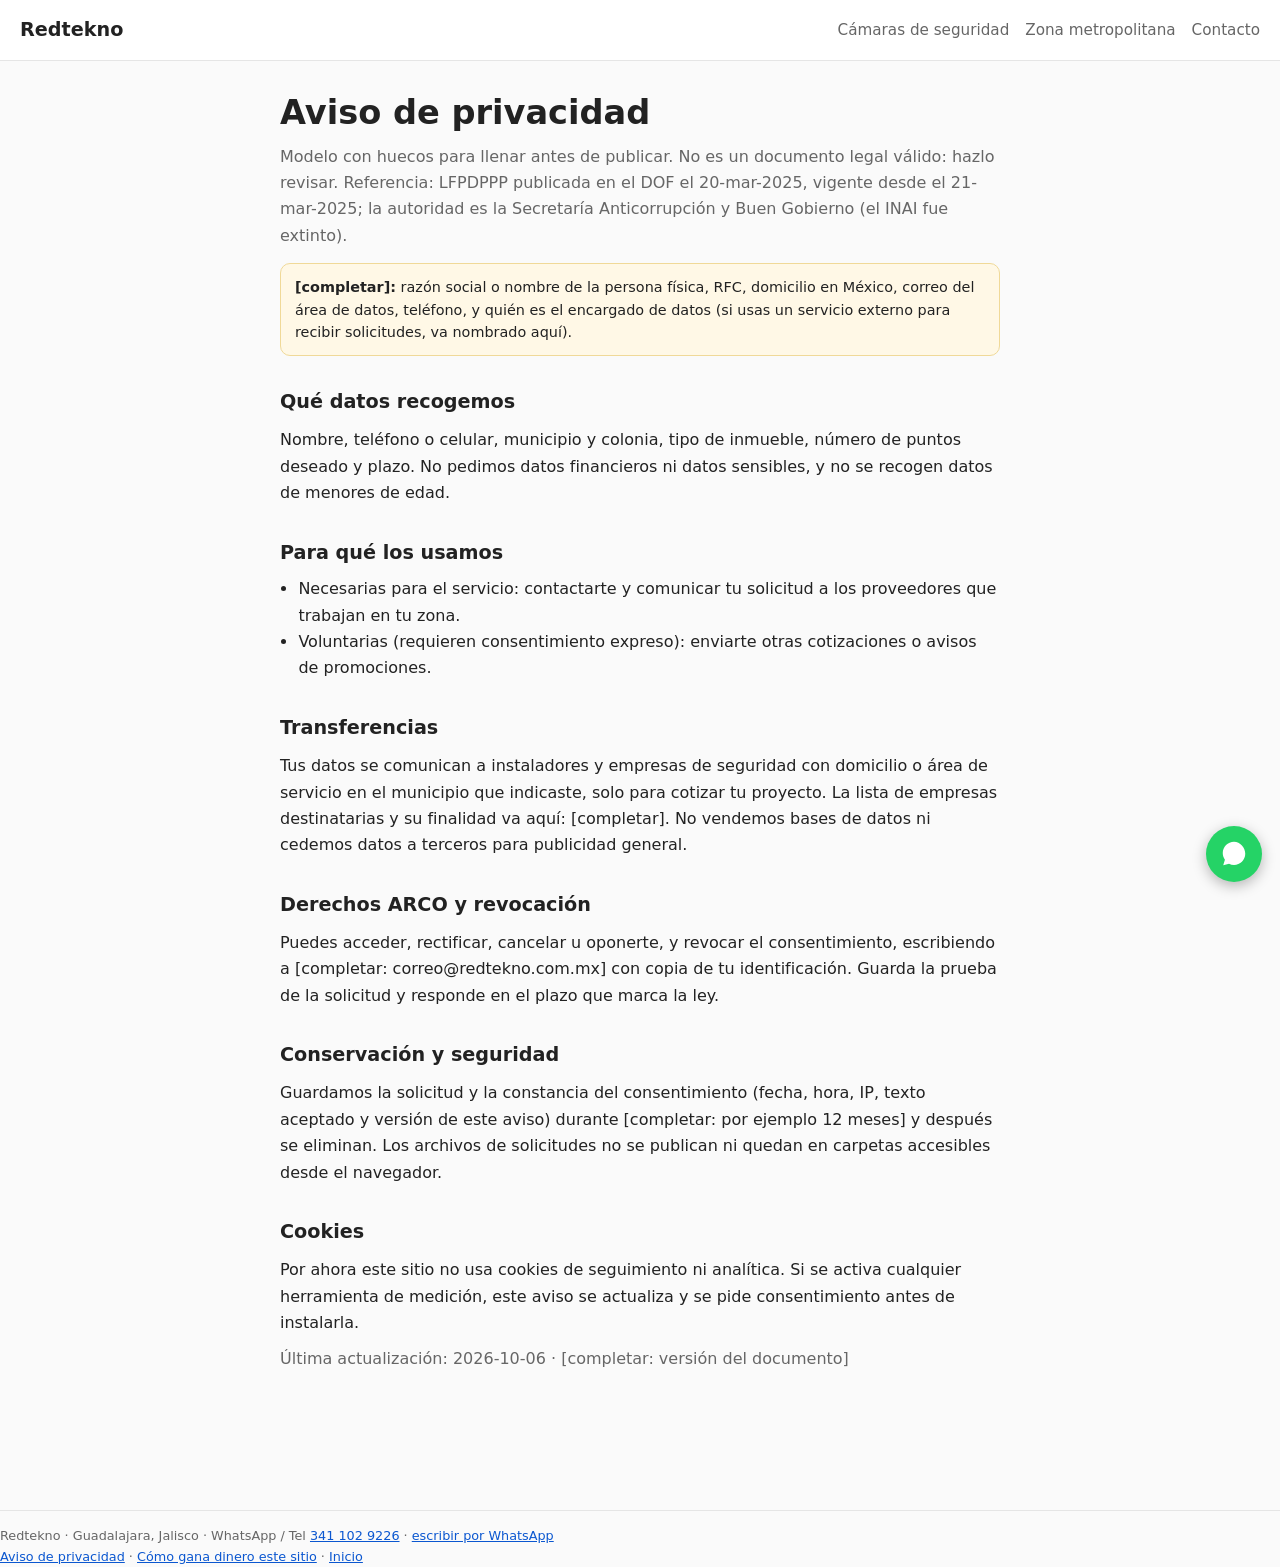
==== aviso-de-privacidad/index.html @ 5ef3fb85 "Subida de paginas v0.0.1" ====
<!doctype html>
<html lang="es-MX">
<head>
<meta charset="utf-8">
<meta name="viewport" content="width=device-width,initial-scale=1">
<title>Aviso de privacidad · Redtekno</title>
<meta name="description" content="Qué datos recogemos, para qué los usamos, a quién se los comunicamos y cómo ejerces tus derechos ARCO. Modelo pendiente de completar.">
<link rel="canonical" href="https://redtekno.com.mx/aviso-de-privacidad/">
<meta name="robots" content="noindex,follow">
<meta property="og:type" content="website"><meta property="og:locale" content="es_MX">
<meta property="og:site_name" content="Redtekno">
<meta property="og:title" content="Aviso de privacidad · Redtekno"><meta property="og:description" content="Qué datos recogemos, para qué los usamos, a quién se los comunicamos y cómo ejerces tus derechos ARCO. Modelo pendiente de completar.">
<meta property="og:url" content="https://redtekno.com.mx/aviso-de-privacidad/">

<style>*{box-sizing:border-box}body{margin:0;font:16px/1.65 system-ui,-apple-system,"Segoe UI",Roboto,sans-serif;color:#222;background:#fafafa}
a{color:#0b57d0}header{background:#fff;border-bottom:1px solid #e5e5e5;padding:14px 20px;display:flex;justify-content:space-between;align-items:center;flex-wrap:wrap;gap:10px}
.logo{font-weight:700;font-size:1.2rem;text-decoration:none;color:#222}nav a{margin-left:16px;text-decoration:none;color:#666;font-size:.95rem}nav a:hover{color:#222}
main{max-width:760px;margin:0 auto;padding:26px 20px 96px}h1{font-size:clamp(1.5rem,4vw,2.1rem);line-height:1.22;margin:6px 0 10px}h2{font-size:1.2rem;margin:30px 0 8px}
p{margin:.6rem 0}.sub{color:#666}.crumb{font-size:.82rem;color:#666;margin:0 0 4px}.crumb a{color:#666}
code{font-family:ui-monospace,Menlo,Consolas,monospace;font-size:.85rem;background:#f1f1f1;padding:1px 4px;border-radius:4px}
.cta{display:inline-flex;align-items:center;gap:8px;background:#25D366;color:#fff;padding:13px 22px;border-radius:999px;font-weight:600;text-decoration:none}
.cta:hover{background:#1ebe5d}.cta.h{background:#0b57d0}.cta.h:hover{background:#0a4ab5}
.bloque{background:#fff;border:1px solid #e5e5e5;border-radius:12px;padding:16px 18px;margin:16px 0}
.aviso{background:#fff8e6;border:1px solid #f0d998;border-radius:10px;padding:12px 14px;font-size:.9rem;margin:14px 0;line-height:1.55}
table{width:100%;border-collapse:collapse;margin:.5rem 0;font-size:.92rem;background:#fff}
th,td{text-align:left;padding:8px 6px;border-bottom:1px solid #ececec;vertical-align:top}th{color:#666;font-weight:600}
.n{text-align:right;font-variant-numeric:tabular-nums;white-space:nowrap}
ul{padding-left:1.15rem;margin:.4rem 0}.chk{list-style:none;padding:0}.chk li{padding-left:1.6rem;position:relative;margin:6px 0}
.chk li:before{content:"\2713";position:absolute;left:0;top:-1px;color:#1ebe5d;font-weight:700}
.pie{font-size:.8rem;color:#666;border-top:1px solid #e5e5e5;margin-top:32px;padding-top:14px}main .pie a{color:#666}
.waf{position:fixed;right:18px;bottom:18px;width:56px;height:56px;border-radius:50%;background:#25D366;display:flex;align-items:center;justify-content:center;box-shadow:0 4px 14px rgba(0,0,0,.28);z-index:9}
.hero{text-align:center;padding:34px 10px 8px}.hero h1{font-size:clamp(1.8rem,4.6vw,2.6rem);margin-bottom:12px}
.hero p{font-size:1.1rem;color:#666;max-width:44rem;margin:0 auto 22px}
.servicios{display:grid;grid-template-columns:repeat(auto-fit,minmax(210px,1fr));gap:16px;margin:14px 0}
.card{background:#fff;border:1px solid #e5e5e5;border-radius:12px;padding:16px}.card h3{margin:0 0 6px;font-size:1.02rem}.card p{font-size:.9rem;color:#666;margin:0}
.card a{text-decoration:none;color:#222}@media(max-width:560px){main{padding:20px 16px 100px}h2{font-size:1.1rem}}</style>
</head>
<body>
<header><a class="logo" href="/">Redtekno</a>
<nav><a href="/camaras-de-seguridad/">Cámaras de seguridad</a><a href="/camaras-de-seguridad/zona-metropolitana-guadalajara/">Zona metropolitana</a><a href="/#contacto">Contacto</a></nav></header>
<main>
<h1>Aviso de privacidad</h1>
<p class="sub">Modelo con huecos para llenar antes de publicar. No es un documento legal válido: hazlo revisar. Referencia: LFPDPPP publicada en el DOF el
20-mar-2025, vigente desde el 21-mar-2025; la autoridad es la Secretaría Anticorrupción y Buen Gobierno (el INAI fue extinto).</p>
<div class="aviso"><strong>[completar]:</strong> razón social o nombre de la persona física, RFC, domicilio en México, correo del área de datos, teléfono, y quién
es el encargado de datos (si usas un servicio externo para recibir solicitudes, va nombrado aquí).</div>
<h2>Qué datos recogemos</h2>
<p>Nombre, teléfono o celular, municipio y colonia, tipo de inmueble, número de puntos deseado y plazo. No pedimos datos financieros ni datos sensibles, y no se
recogen datos de menores de edad.</p>
<h2>Para qué los usamos</h2>
<ul><li>Necesarias para el servicio: contactarte y comunicar tu solicitud a los proveedores que trabajan en tu zona.</li>
<li>Voluntarias (requieren consentimiento expreso): enviarte otras cotizaciones o avisos de promociones.</li></ul>
<h2>Transferencias</h2>
<p>Tus datos se comunican a instaladores y empresas de seguridad con domicilio o área de servicio en el municipio que indicaste, solo para cotizar tu proyecto.
La lista de empresas destinatarias y su finalidad va aquí: [completar]. No vendemos bases de datos ni cedemos datos a terceros para publicidad general.</p>
<h2>Derechos ARCO y revocación</h2>
<p>Puedes acceder, rectificar, cancelar u oponerte, y revocar el consentimiento, escribiendo a [completar: correo@redtekno.com.mx] con copia de tu identificación. Guarda la prueba de la
solicitud y responde en el plazo que marca la ley.</p>
<h2>Conservación y seguridad</h2>
<p>Guardamos la solicitud y la constancia del consentimiento (fecha, hora, IP, texto aceptado y versión de este aviso) durante [completar: por ejemplo 12 meses]
y después se eliminan. Los archivos de solicitudes no se publican ni quedan en carpetas accesibles desde el navegador.</p>
<h2>Cookies</h2>
<p>Por ahora este sitio no usa cookies de seguimiento ni analítica. Si se activa cualquier herramienta de medición, este aviso se actualiza y se pide
consentimiento antes de instalarla.</p>
<p class="sub">Última actualización: 2026-10-06 · [completar: versión del documento]</p>
</main>
<div class="pie">Redtekno · Guadalajara, Jalisco · WhatsApp / Tel <a href="tel:+523411029226">341 102 9226</a> ·
<a href="https://wa.me/523411029226?text=Hola%2C%20vengo%20de%20https%3A//redtekno.com.mx/aviso-de-privacidad/%20y%20quiero%20cotizar%20c%C3%A1maras%20en%20Guadalajara">escribir por WhatsApp</a><br>
<a href="/aviso-de-privacidad/">Aviso de privacidad</a> · <a href="/como-gana-dinero-el-sitio/">Cómo gana dinero este sitio</a> · <a href="/">Inicio</a></div>
<a class="waf" href="https://wa.me/523411029226?text=Hola%2C%20quiero%20cotizar%20c%C3%A1maras%20en%20Guadalajara" aria-label="Escribir por WhatsApp"><svg viewBox="0 0 32 32" width="30" height="30" fill="#fff" aria-hidden="true"><path d="M16 3C9.4 3 4 8.4 4 15c0 2.6.8 5 2.3 7L4.5 28l6.2-1.6c1.6.9 3.4 1.4 5.3 1.4 6.6 0 12-5.4 12-12S22.6 3 16 3z"/></svg></a>
</body>
</html>
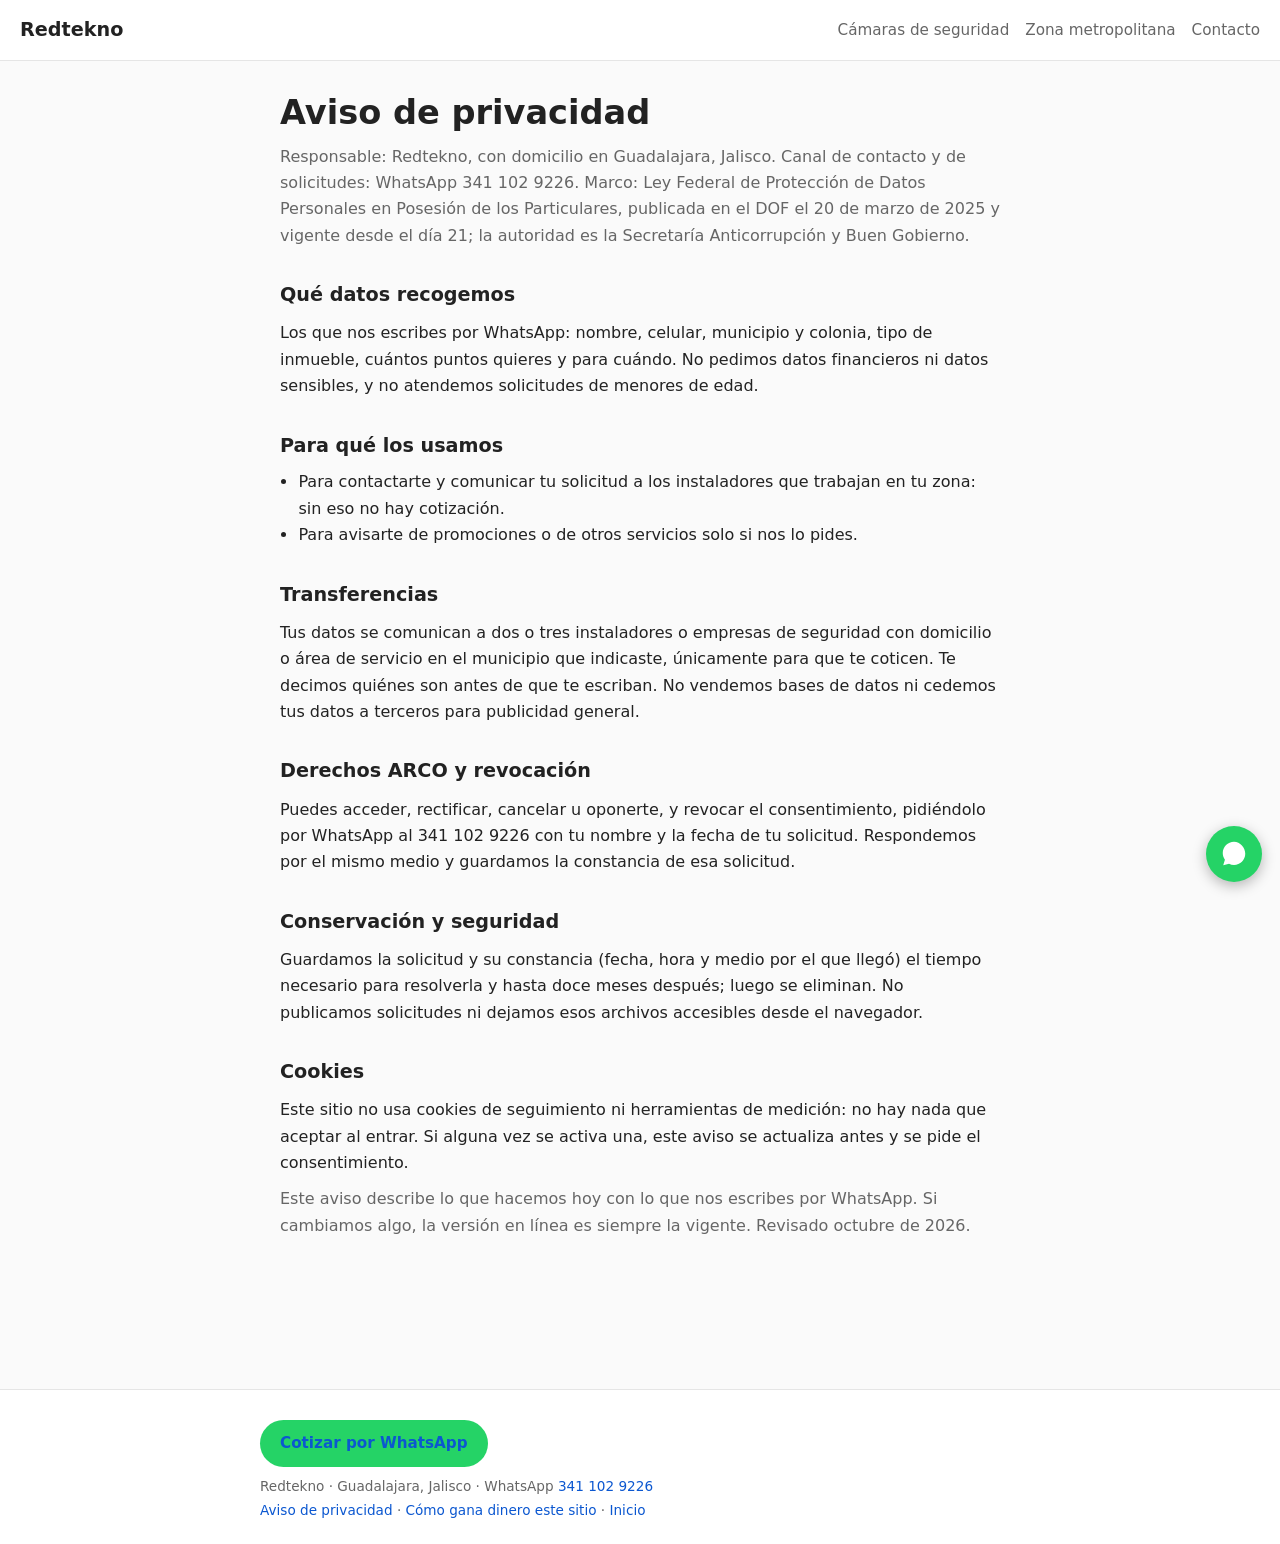
==== commit 7d88c0eb: "Para los clientes V0.0.2" ====
--- a/aviso-de-privacidad/index.html
+++ b/aviso-de-privacidad/index.html
@@ -4,12 +4,12 @@
 <meta charset="utf-8">
 <meta name="viewport" content="width=device-width,initial-scale=1">
 <title>Aviso de privacidad · Redtekno</title>
-<meta name="description" content="Qué datos recogemos, para qué los usamos, a quién se los comunicamos y cómo ejerces tus derechos ARCO. Modelo pendiente de completar.">
+<meta name="description" content="Qué datos recogemos, para qué los usamos, a quién se comunican y cómo ejerces tus derechos ARCO. Se nos escriben por WhatsApp: no hay formulario.">
 <link rel="canonical" href="https://redtekno.com.mx/aviso-de-privacidad/">
 <meta name="robots" content="noindex,follow">
 <meta property="og:type" content="website"><meta property="og:locale" content="es_MX">
 <meta property="og:site_name" content="Redtekno">
-<meta property="og:title" content="Aviso de privacidad · Redtekno"><meta property="og:description" content="Qué datos recogemos, para qué los usamos, a quién se los comunicamos y cómo ejerces tus derechos ARCO. Modelo pendiente de completar.">
+<meta property="og:title" content="Aviso de privacidad · Redtekno"><meta property="og:description" content="Qué datos recogemos, para qué los usamos, a quién se comunican y cómo ejerces tus derechos ARCO. Se nos escriben por WhatsApp: no hay formulario.">
 <meta property="og:url" content="https://redtekno.com.mx/aviso-de-privacidad/">
 
 <style>*{box-sizing:border-box}body{margin:0;font:16px/1.65 system-ui,-apple-system,"Segoe UI",Roboto,sans-serif;color:#222;background:#fafafa}
@@ -33,40 +33,45 @@
 .hero p{font-size:1.1rem;color:#666;max-width:44rem;margin:0 auto 22px}
 .servicios{display:grid;grid-template-columns:repeat(auto-fit,minmax(210px,1fr));gap:16px;margin:14px 0}
 .card{background:#fff;border:1px solid #e5e5e5;border-radius:12px;padding:16px}.card h3{margin:0 0 6px;font-size:1.02rem}.card p{font-size:.9rem;color:#666;margin:0}
-.card a{text-decoration:none;color:#222}@media(max-width:560px){main{padding:20px 16px 100px}h2{font-size:1.1rem}}</style>
+.card a{text-decoration:none;color:#222}.sitefoot{border-top:1px solid #e5e5e5;background:#fff;margin-top:44px;padding:22px 20px}
+.sitefoot .in{max-width:760px;margin:0 auto;font-size:.85rem;color:#666;line-height:1.7}
+.sitefoot .in p{margin:.5rem 0 0}.sitefoot a{color:#0b57d0;text-decoration:none}.sitefoot .cta{font-size:.95rem;padding:11px 20px}
+@media(max-width:560px){main{padding:20px 16px 100px}h2{font-size:1.1rem}.sitefoot{padding:20px 16px}}</style>
 </head>
 <body>
 <header><a class="logo" href="/">Redtekno</a>
 <nav><a href="/camaras-de-seguridad/">Cámaras de seguridad</a><a href="/camaras-de-seguridad/zona-metropolitana-guadalajara/">Zona metropolitana</a><a href="/#contacto">Contacto</a></nav></header>
 <main>
 <h1>Aviso de privacidad</h1>
-<p class="sub">Modelo con huecos para llenar antes de publicar. No es un documento legal válido: hazlo revisar. Referencia: LFPDPPP publicada en el DOF el
-20-mar-2025, vigente desde el 21-mar-2025; la autoridad es la Secretaría Anticorrupción y Buen Gobierno (el INAI fue extinto).</p>
-<div class="aviso"><strong>[completar]:</strong> razón social o nombre de la persona física, RFC, domicilio en México, correo del área de datos, teléfono, y quién
-es el encargado de datos (si usas un servicio externo para recibir solicitudes, va nombrado aquí).</div>
+<p class="sub">Responsable: Redtekno, con domicilio en Guadalajara, Jalisco. Canal de contacto y de solicitudes: WhatsApp 341 102 9226. Marco: Ley Federal de
+Protección de Datos Personales en Posesión de los Particulares, publicada en el DOF el 20 de marzo de 2025 y vigente desde el día 21; la autoridad es la
+Secretaría Anticorrupción y Buen Gobierno.</p>
 <h2>Qué datos recogemos</h2>
-<p>Nombre, teléfono o celular, municipio y colonia, tipo de inmueble, número de puntos deseado y plazo. No pedimos datos financieros ni datos sensibles, y no se
-recogen datos de menores de edad.</p>
+<p>Los que nos escribes por WhatsApp: nombre, celular, municipio y colonia, tipo de inmueble, cuántos puntos quieres y para cuándo. No pedimos datos
+financieros ni datos sensibles, y no atendemos solicitudes de menores de edad.</p>
 <h2>Para qué los usamos</h2>
-<ul><li>Necesarias para el servicio: contactarte y comunicar tu solicitud a los proveedores que trabajan en tu zona.</li>
-<li>Voluntarias (requieren consentimiento expreso): enviarte otras cotizaciones o avisos de promociones.</li></ul>
+<ul><li>Para contactarte y comunicar tu solicitud a los instaladores que trabajan en tu zona: sin eso no hay cotización.</li>
+<li>Para avisarte de promociones o de otros servicios solo si nos lo pides.</li></ul>
 <h2>Transferencias</h2>
-<p>Tus datos se comunican a instaladores y empresas de seguridad con domicilio o área de servicio en el municipio que indicaste, solo para cotizar tu proyecto.
-La lista de empresas destinatarias y su finalidad va aquí: [completar]. No vendemos bases de datos ni cedemos datos a terceros para publicidad general.</p>
+<p>Tus datos se comunican a dos o tres instaladores o empresas de seguridad con domicilio o área de servicio en el municipio que indicaste, únicamente para que
+te coticen. Te decimos quiénes son antes de que te escriban. No vendemos bases de datos ni cedemos tus datos a terceros para publicidad general.</p>
 <h2>Derechos ARCO y revocación</h2>
-<p>Puedes acceder, rectificar, cancelar u oponerte, y revocar el consentimiento, escribiendo a [completar: correo@redtekno.com.mx] con copia de tu identificación. Guarda la prueba de la
-solicitud y responde en el plazo que marca la ley.</p>
+<p>Puedes acceder, rectificar, cancelar u oponerte, y revocar el consentimiento, pidiéndolo por WhatsApp al 341 102 9226 con tu nombre y la fecha de tu
+solicitud. Respondemos por el mismo medio y guardamos la constancia de esa solicitud.</p>
 <h2>Conservación y seguridad</h2>
-<p>Guardamos la solicitud y la constancia del consentimiento (fecha, hora, IP, texto aceptado y versión de este aviso) durante [completar: por ejemplo 12 meses]
-y después se eliminan. Los archivos de solicitudes no se publican ni quedan en carpetas accesibles desde el navegador.</p>
+<p>Guardamos la solicitud y su constancia (fecha, hora y medio por el que llegó) el tiempo necesario para resolverla y hasta doce meses después; luego se
+eliminan. No publicamos solicitudes ni dejamos esos archivos accesibles desde el navegador.</p>
 <h2>Cookies</h2>
-<p>Por ahora este sitio no usa cookies de seguimiento ni analítica. Si se activa cualquier herramienta de medición, este aviso se actualiza y se pide
-consentimiento antes de instalarla.</p>
-<p class="sub">Última actualización: 2026-10-06 · [completar: versión del documento]</p>
+<p>Este sitio no usa cookies de seguimiento ni herramientas de medición: no hay nada que aceptar al entrar. Si alguna vez se activa una, este aviso se actualiza
+antes y se pide el consentimiento.</p>
+<p class="sub">Este aviso describe lo que hacemos hoy con lo que nos escribes por WhatsApp. Si cambiamos algo, la versión en línea es siempre la vigente.
+Revisado octubre de 2026.</p>
 </main>
-<div class="pie">Redtekno · Guadalajara, Jalisco · WhatsApp / Tel <a href="tel:+523411029226">341 102 9226</a> ·
-<a href="https://wa.me/523411029226?text=Hola%2C%20vengo%20de%20https%3A//redtekno.com.mx/aviso-de-privacidad/%20y%20quiero%20cotizar%20c%C3%A1maras%20en%20Guadalajara">escribir por WhatsApp</a><br>
-<a href="/aviso-de-privacidad/">Aviso de privacidad</a> · <a href="/como-gana-dinero-el-sitio/">Cómo gana dinero este sitio</a> · <a href="/">Inicio</a></div>
+<footer class="sitefoot"><div class="in">
+<p><a class="cta" href="https://wa.me/523411029226?text=Hola%2C%20quiero%20cotizar%20c%C3%A1maras%20en%20Guadalajara">Cotizar por WhatsApp</a></p>
+<p>Redtekno · Guadalajara, Jalisco · WhatsApp <a href="https://wa.me/523411029226?text=Hola%2C%20quiero%20cotizar%20c%C3%A1maras%20en%20Guadalajara">341 102 9226</a><br>
+<a href="/aviso-de-privacidad/">Aviso de privacidad</a> · <a href="/como-gana-dinero-el-sitio/">Cómo gana dinero este sitio</a> · <a href="/">Inicio</a></p>
+</div></footer>
 <a class="waf" href="https://wa.me/523411029226?text=Hola%2C%20quiero%20cotizar%20c%C3%A1maras%20en%20Guadalajara" aria-label="Escribir por WhatsApp"><svg viewBox="0 0 32 32" width="30" height="30" fill="#fff" aria-hidden="true"><path d="M16 3C9.4 3 4 8.4 4 15c0 2.6.8 5 2.3 7L4.5 28l6.2-1.6c1.6.9 3.4 1.4 5.3 1.4 6.6 0 12-5.4 12-12S22.6 3 16 3z"/></svg></a>
 </body>
 </html>
